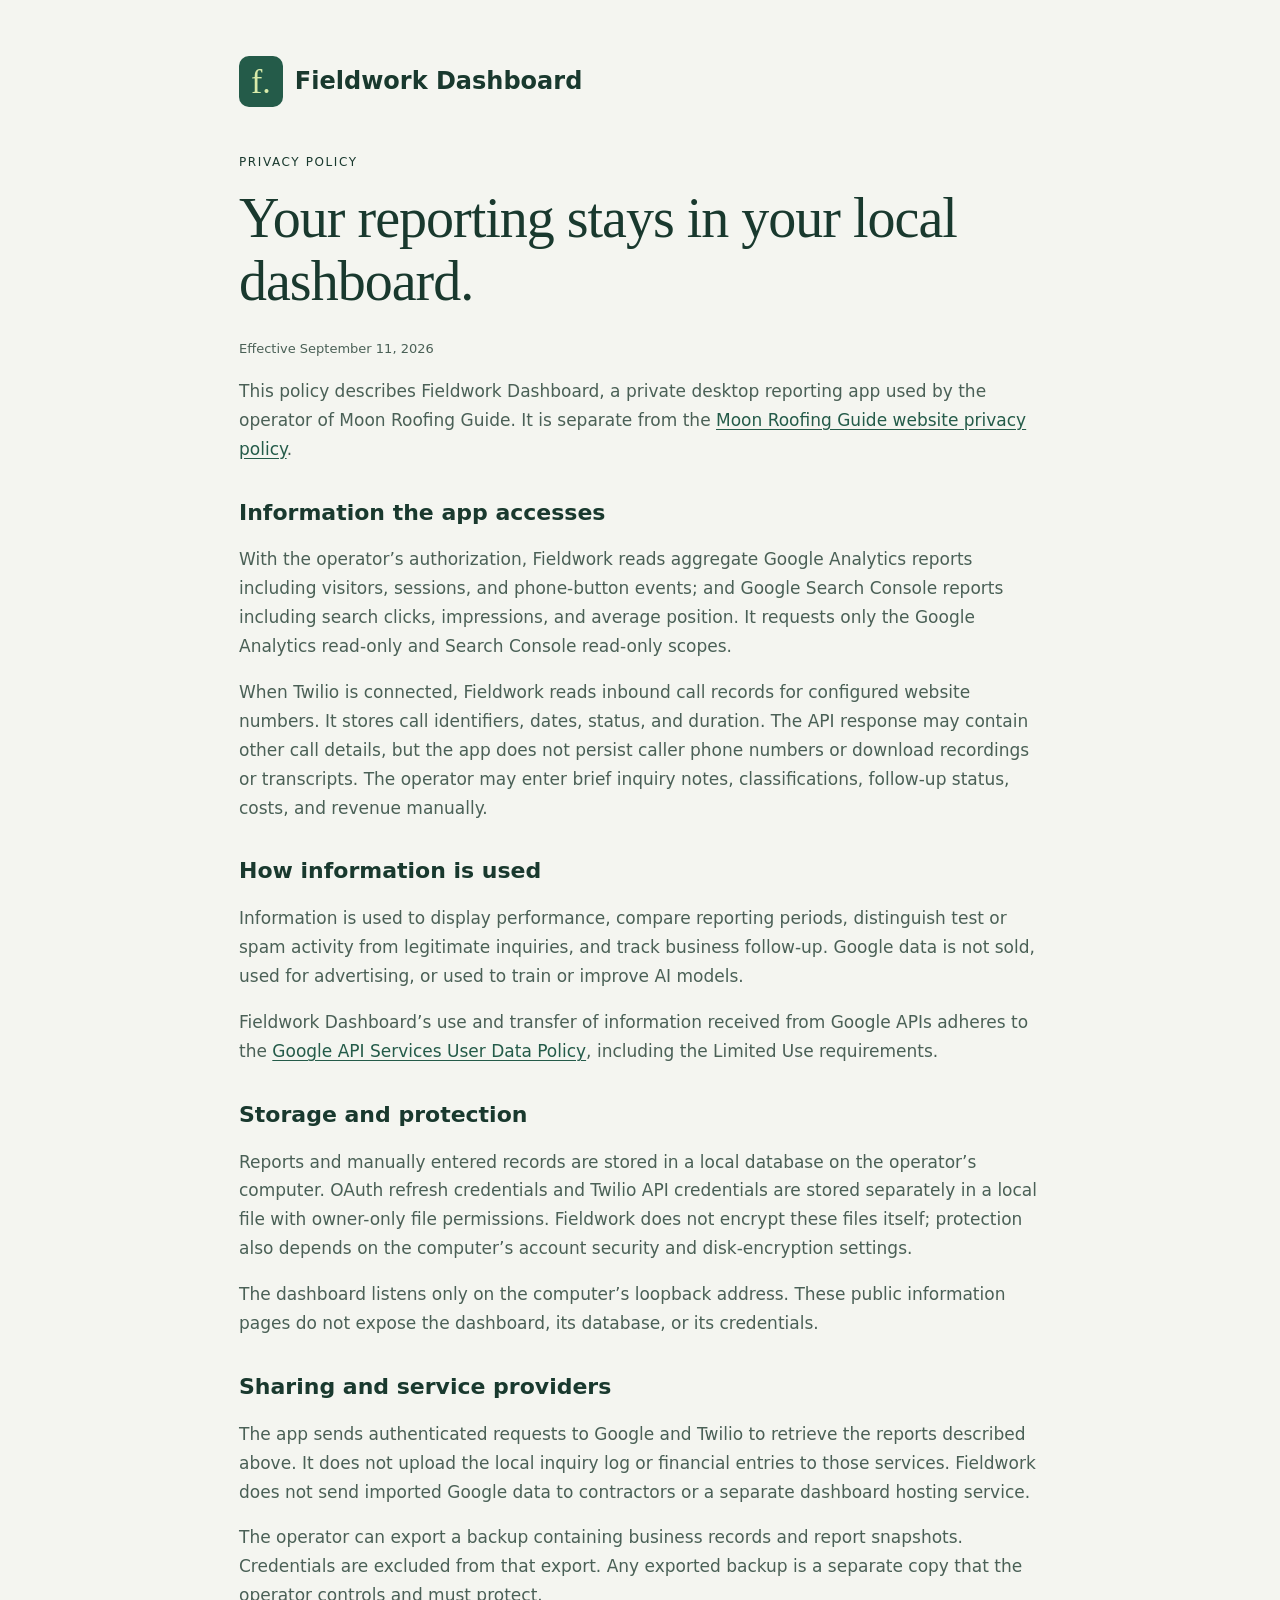
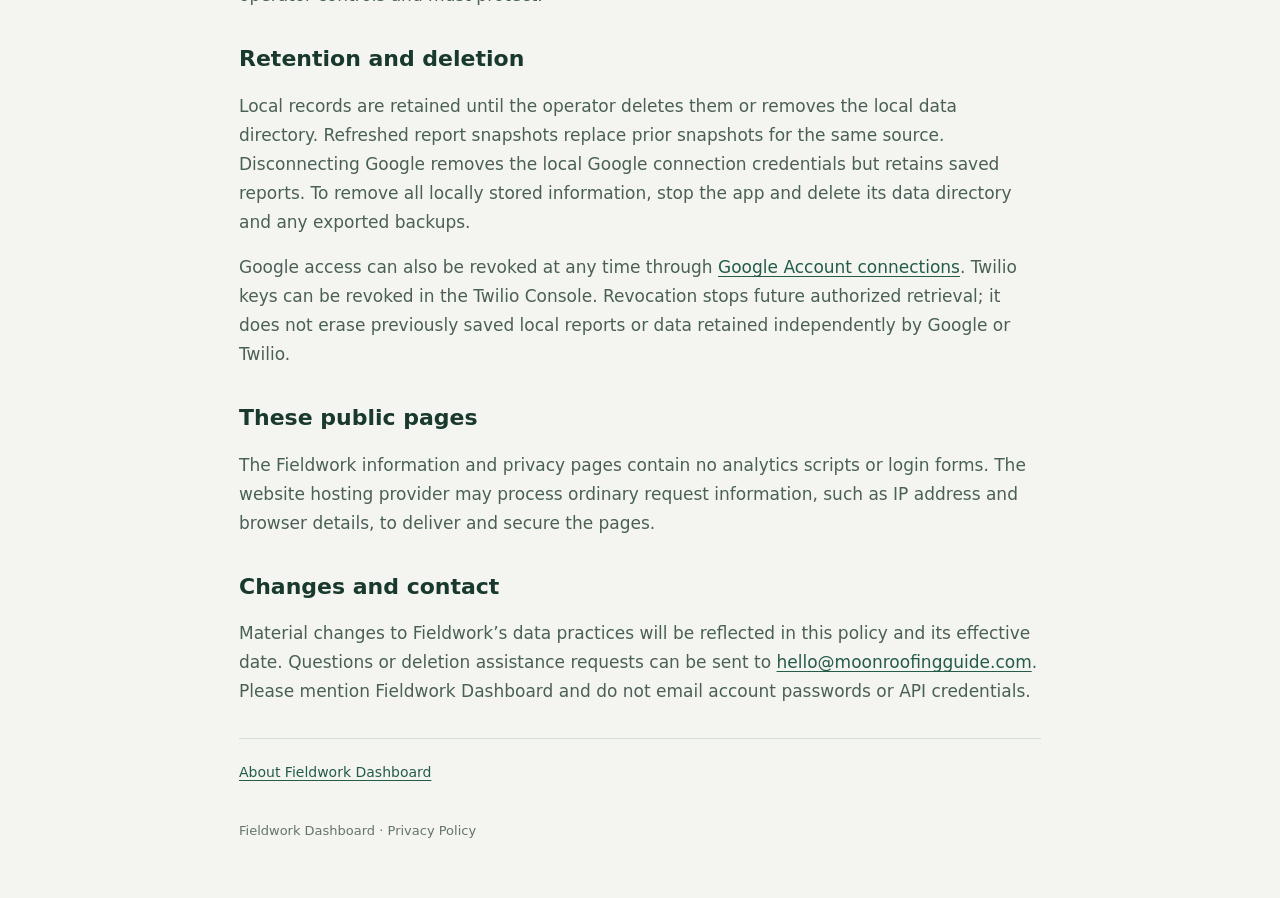
==== privacy.html @ e7ecf57f "Publish Fieldwork app information and privacy policy" ====
<!doctype html><html lang="en"><head><meta charset="utf-8"><meta name="viewport" content="width=device-width,initial-scale=1"><title>Fieldwork Dashboard — Privacy Policy</title><meta name="description" content="How Fieldwork Dashboard accesses, uses, stores, and deletes Google reporting data and local business records."><link rel="canonical" href="https://fieldworkhq.win/privacy.html"><link rel="stylesheet" href="/fieldwork.css"></head><body><main><header><span class="mark" aria-hidden="true">f.</span> Fieldwork Dashboard</header><div class="label">Privacy policy</div><h1>Your reporting stays in your local dashboard.</h1><p class="date">Effective September 11, 2026</p><p>This policy describes Fieldwork Dashboard, a private desktop reporting app used by the operator of Moon Roofing Guide. It is separate from the <a href="https://www.moonroofingguide.com/privacy/">Moon Roofing Guide website privacy policy</a>.</p><h2>Information the app accesses</h2><p>With the operator’s authorization, Fieldwork reads aggregate Google Analytics reports including visitors, sessions, and phone-button events; and Google Search Console reports including search clicks, impressions, and average position. It requests only the Google Analytics read-only and Search Console read-only scopes.</p><p>When Twilio is connected, Fieldwork reads inbound call records for configured website numbers. It stores call identifiers, dates, status, and duration. The API response may contain other call details, but the app does not persist caller phone numbers or download recordings or transcripts. The operator may enter brief inquiry notes, classifications, follow-up status, costs, and revenue manually.</p><h2>How information is used</h2><p>Information is used to display performance, compare reporting periods, distinguish test or spam activity from legitimate inquiries, and track business follow-up. Google data is not sold, used for advertising, or used to train or improve AI models.</p><p>Fieldwork Dashboard’s use and transfer of information received from Google APIs adheres to the <a href="https://developers.google.com/terms/api-services-user-data-policy">Google API Services User Data Policy</a>, including the Limited Use requirements.</p><h2>Storage and protection</h2><p>Reports and manually entered records are stored in a local database on the operator’s computer. OAuth refresh credentials and Twilio API credentials are stored separately in a local file with owner-only file permissions. Fieldwork does not encrypt these files itself; protection also depends on the computer’s account security and disk-encryption settings.</p><p>The dashboard listens only on the computer’s loopback address. These public information pages do not expose the dashboard, its database, or its credentials.</p><h2>Sharing and service providers</h2><p>The app sends authenticated requests to Google and Twilio to retrieve the reports described above. It does not upload the local inquiry log or financial entries to those services. Fieldwork does not send imported Google data to contractors or a separate dashboard hosting service.</p><p>The operator can export a backup containing business records and report snapshots. Credentials are excluded from that export. Any exported backup is a separate copy that the operator controls and must protect.</p><h2>Retention and deletion</h2><p>Local records are retained until the operator deletes them or removes the local data directory. Refreshed report snapshots replace prior snapshots for the same source. Disconnecting Google removes the local Google connection credentials but retains saved reports. To remove all locally stored information, stop the app and delete its data directory and any exported backups.</p><p>Google access can also be revoked at any time through <a href="https://myaccount.google.com/connections">Google Account connections</a>. Twilio keys can be revoked in the Twilio Console. Revocation stops future authorized retrieval; it does not erase previously saved local reports or data retained independently by Google or Twilio.</p><h2>These public pages</h2><p>The Fieldwork information and privacy pages contain no analytics scripts or login forms. The website hosting provider may process ordinary request information, such as IP address and browser details, to deliver and secure the pages.</p><h2>Changes and contact</h2><p>Material changes to Fieldwork’s data practices will be reflected in this policy and its effective date. Questions or deletion assistance requests can be sent to <a href="mailto:hello@moonroofingguide.com">hello@moonroofingguide.com</a>. Please mention Fieldwork Dashboard and do not email account passwords or API credentials.</p><nav aria-label="Information pages"><a href="/index.html">About Fieldwork Dashboard</a></nav><footer>Fieldwork Dashboard · Privacy Policy</footer></main></body></html>
---- fieldwork.css ----
:root{color-scheme:light}*{box-sizing:border-box}body{margin:0;background:#f4f5f0;color:#19392e;font:17px/1.7 system-ui,sans-serif}main{max-width:850px;margin:auto;padding:56px 24px}header{display:flex;align-items:center;gap:12px;margin-bottom:45px;font-weight:700;font-size:24px}.mark{background:#245b49;color:#d9ebaa;border-radius:10px;padding:0 12px;font:34px/1.5 Georgia,serif}h1{font:clamp(36px,7vw,56px)/1.12 Georgia,serif;margin:15px 0 25px;letter-spacing:-1px}h2{font-size:22px;margin-top:35px;line-height:1.3}p,li{color:#4a6056}a{color:#245b49;text-underline-offset:3px}nav{display:flex;gap:20px;flex-wrap:wrap;font-size:14px;margin-top:32px;padding-top:22px;border-top:1px solid #d5dfd2}.label{font-size:12px;letter-spacing:1.6px;text-transform:uppercase}.callout{background:#e6eedc;border:1px solid #d5e0c7;padding:20px;border-radius:10px}.date{font-size:13px}.contact{overflow-wrap:anywhere}footer{margin-top:35px;font-size:13px;color:#64746d}
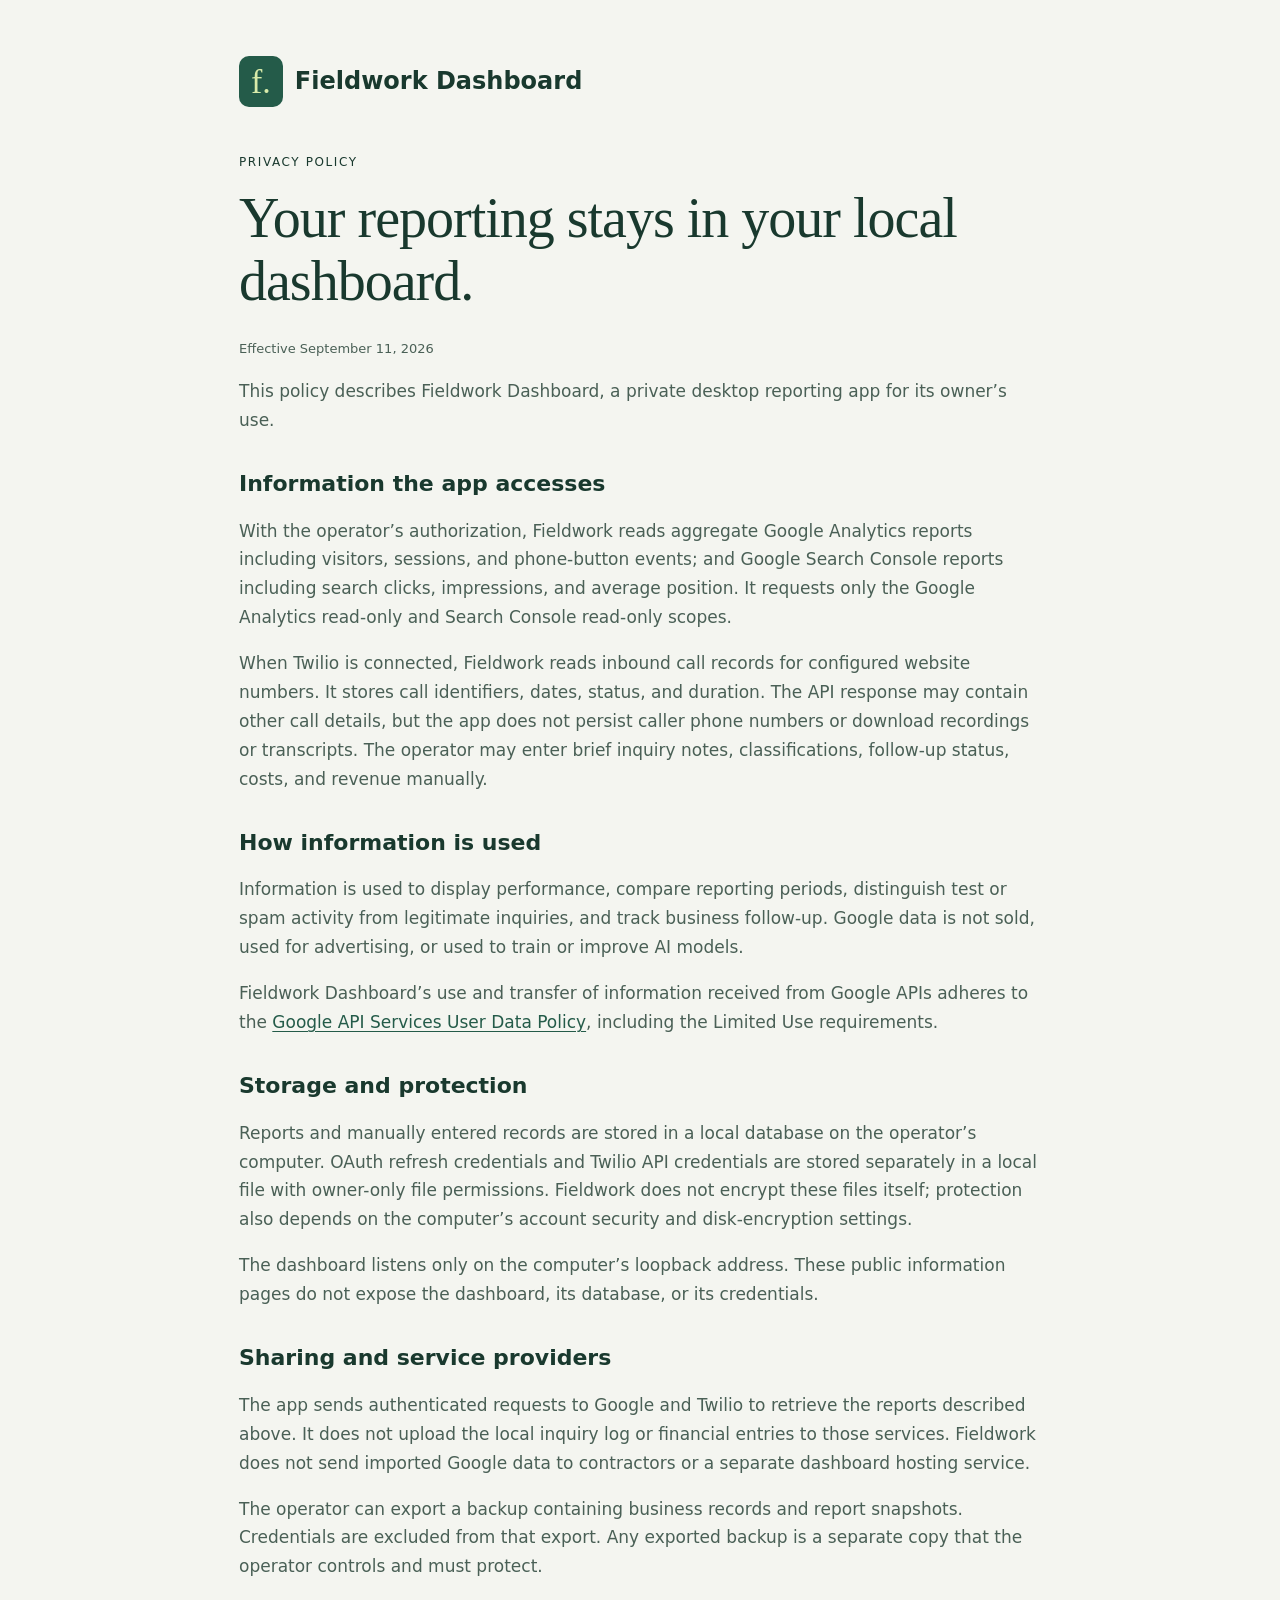
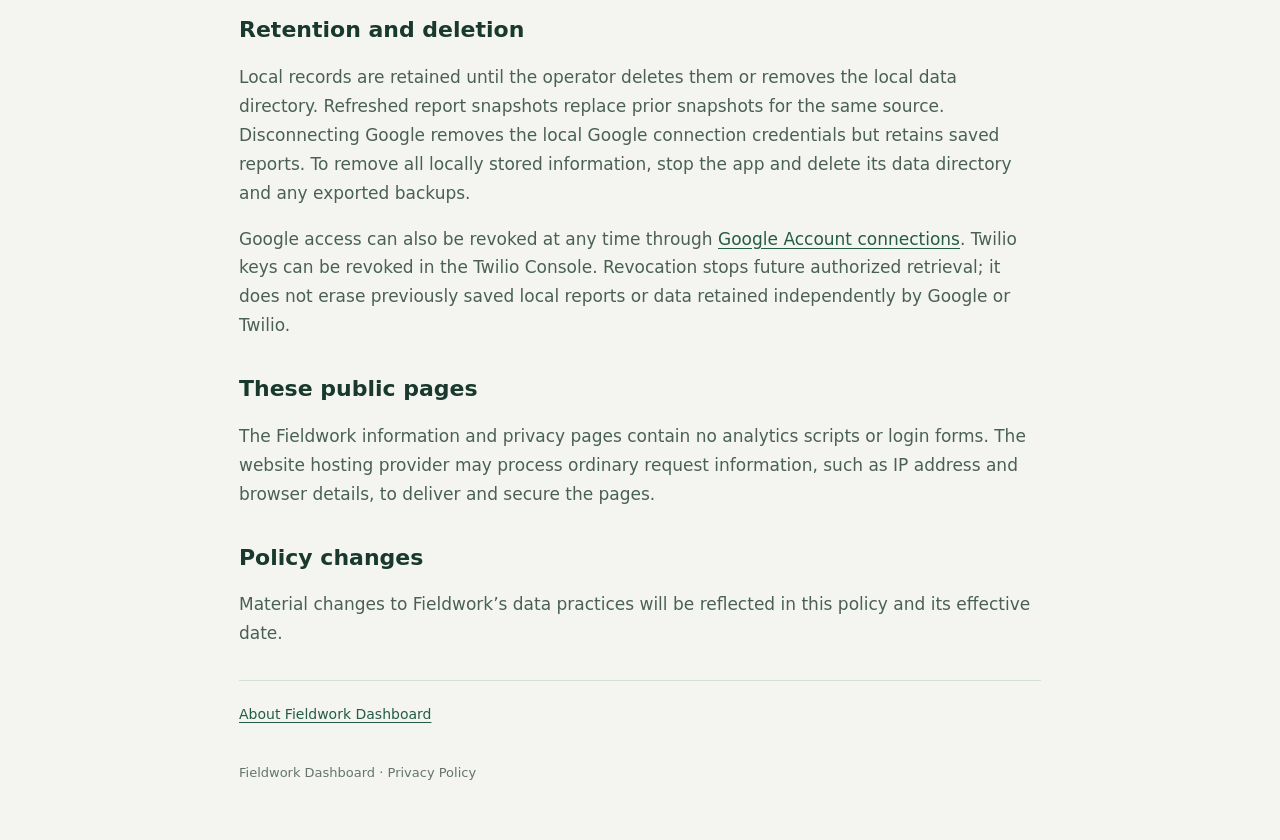
==== commit e47ffaab: "Exclude public pages from search and remove website-specific references" ====
--- a/privacy.html
+++ b/privacy.html
@@ -1 +1 @@
-<!doctype html><html lang="en"><head><meta charset="utf-8"><meta name="viewport" content="width=device-width,initial-scale=1"><title>Fieldwork Dashboard — Privacy Policy</title><meta name="description" content="How Fieldwork Dashboard accesses, uses, stores, and deletes Google reporting data and local business records."><link rel="canonical" href="https://fieldworkhq.win/privacy.html"><link rel="stylesheet" href="/fieldwork.css"></head><body><main><header><span class="mark" aria-hidden="true">f.</span> Fieldwork Dashboard</header><div class="label">Privacy policy</div><h1>Your reporting stays in your local dashboard.</h1><p class="date">Effective September 11, 2026</p><p>This policy describes Fieldwork Dashboard, a private desktop reporting app used by the operator of Moon Roofing Guide. It is separate from the <a href="https://www.moonroofingguide.com/privacy/">Moon Roofing Guide website privacy policy</a>.</p><h2>Information the app accesses</h2><p>With the operator’s authorization, Fieldwork reads aggregate Google Analytics reports including visitors, sessions, and phone-button events; and Google Search Console reports including search clicks, impressions, and average position. It requests only the Google Analytics read-only and Search Console read-only scopes.</p><p>When Twilio is connected, Fieldwork reads inbound call records for configured website numbers. It stores call identifiers, dates, status, and duration. The API response may contain other call details, but the app does not persist caller phone numbers or download recordings or transcripts. The operator may enter brief inquiry notes, classifications, follow-up status, costs, and revenue manually.</p><h2>How information is used</h2><p>Information is used to display performance, compare reporting periods, distinguish test or spam activity from legitimate inquiries, and track business follow-up. Google data is not sold, used for advertising, or used to train or improve AI models.</p><p>Fieldwork Dashboard’s use and transfer of information received from Google APIs adheres to the <a href="https://developers.google.com/terms/api-services-user-data-policy">Google API Services User Data Policy</a>, including the Limited Use requirements.</p><h2>Storage and protection</h2><p>Reports and manually entered records are stored in a local database on the operator’s computer. OAuth refresh credentials and Twilio API credentials are stored separately in a local file with owner-only file permissions. Fieldwork does not encrypt these files itself; protection also depends on the computer’s account security and disk-encryption settings.</p><p>The dashboard listens only on the computer’s loopback address. These public information pages do not expose the dashboard, its database, or its credentials.</p><h2>Sharing and service providers</h2><p>The app sends authenticated requests to Google and Twilio to retrieve the reports described above. It does not upload the local inquiry log or financial entries to those services. Fieldwork does not send imported Google data to contractors or a separate dashboard hosting service.</p><p>The operator can export a backup containing business records and report snapshots. Credentials are excluded from that export. Any exported backup is a separate copy that the operator controls and must protect.</p><h2>Retention and deletion</h2><p>Local records are retained until the operator deletes them or removes the local data directory. Refreshed report snapshots replace prior snapshots for the same source. Disconnecting Google removes the local Google connection credentials but retains saved reports. To remove all locally stored information, stop the app and delete its data directory and any exported backups.</p><p>Google access can also be revoked at any time through <a href="https://myaccount.google.com/connections">Google Account connections</a>. Twilio keys can be revoked in the Twilio Console. Revocation stops future authorized retrieval; it does not erase previously saved local reports or data retained independently by Google or Twilio.</p><h2>These public pages</h2><p>The Fieldwork information and privacy pages contain no analytics scripts or login forms. The website hosting provider may process ordinary request information, such as IP address and browser details, to deliver and secure the pages.</p><h2>Changes and contact</h2><p>Material changes to Fieldwork’s data practices will be reflected in this policy and its effective date. Questions or deletion assistance requests can be sent to <a href="mailto:hello@moonroofingguide.com">hello@moonroofingguide.com</a>. Please mention Fieldwork Dashboard and do not email account passwords or API credentials.</p><nav aria-label="Information pages"><a href="/index.html">About Fieldwork Dashboard</a></nav><footer>Fieldwork Dashboard · Privacy Policy</footer></main></body></html>
+<!doctype html><html lang="en"><head><meta charset="utf-8"><meta name="robots" content="noindex, nofollow"><meta name="viewport" content="width=device-width,initial-scale=1"><title>Fieldwork Dashboard — Privacy Policy</title><meta name="description" content="How Fieldwork Dashboard accesses, uses, stores, and deletes Google reporting data and local business records."><link rel="canonical" href="https://fieldworkhq.win/privacy.html"><link rel="stylesheet" href="/fieldwork.css"></head><body><main><header><span class="mark" aria-hidden="true">f.</span> Fieldwork Dashboard</header><div class="label">Privacy policy</div><h1>Your reporting stays in your local dashboard.</h1><p class="date">Effective September 11, 2026</p><p>This policy describes Fieldwork Dashboard, a private desktop reporting app for its owner’s use.</p><h2>Information the app accesses</h2><p>With the operator’s authorization, Fieldwork reads aggregate Google Analytics reports including visitors, sessions, and phone-button events; and Google Search Console reports including search clicks, impressions, and average position. It requests only the Google Analytics read-only and Search Console read-only scopes.</p><p>When Twilio is connected, Fieldwork reads inbound call records for configured website numbers. It stores call identifiers, dates, status, and duration. The API response may contain other call details, but the app does not persist caller phone numbers or download recordings or transcripts. The operator may enter brief inquiry notes, classifications, follow-up status, costs, and revenue manually.</p><h2>How information is used</h2><p>Information is used to display performance, compare reporting periods, distinguish test or spam activity from legitimate inquiries, and track business follow-up. Google data is not sold, used for advertising, or used to train or improve AI models.</p><p>Fieldwork Dashboard’s use and transfer of information received from Google APIs adheres to the <a href="https://developers.google.com/terms/api-services-user-data-policy">Google API Services User Data Policy</a>, including the Limited Use requirements.</p><h2>Storage and protection</h2><p>Reports and manually entered records are stored in a local database on the operator’s computer. OAuth refresh credentials and Twilio API credentials are stored separately in a local file with owner-only file permissions. Fieldwork does not encrypt these files itself; protection also depends on the computer’s account security and disk-encryption settings.</p><p>The dashboard listens only on the computer’s loopback address. These public information pages do not expose the dashboard, its database, or its credentials.</p><h2>Sharing and service providers</h2><p>The app sends authenticated requests to Google and Twilio to retrieve the reports described above. It does not upload the local inquiry log or financial entries to those services. Fieldwork does not send imported Google data to contractors or a separate dashboard hosting service.</p><p>The operator can export a backup containing business records and report snapshots. Credentials are excluded from that export. Any exported backup is a separate copy that the operator controls and must protect.</p><h2>Retention and deletion</h2><p>Local records are retained until the operator deletes them or removes the local data directory. Refreshed report snapshots replace prior snapshots for the same source. Disconnecting Google removes the local Google connection credentials but retains saved reports. To remove all locally stored information, stop the app and delete its data directory and any exported backups.</p><p>Google access can also be revoked at any time through <a href="https://myaccount.google.com/connections">Google Account connections</a>. Twilio keys can be revoked in the Twilio Console. Revocation stops future authorized retrieval; it does not erase previously saved local reports or data retained independently by Google or Twilio.</p><h2>These public pages</h2><p>The Fieldwork information and privacy pages contain no analytics scripts or login forms. The website hosting provider may process ordinary request information, such as IP address and browser details, to deliver and secure the pages.</p><h2>Policy changes</h2><p>Material changes to Fieldwork’s data practices will be reflected in this policy and its effective date.</p><nav aria-label="Information pages"><a href="/index.html">About Fieldwork Dashboard</a></nav><footer>Fieldwork Dashboard · Privacy Policy</footer></main></body></html>
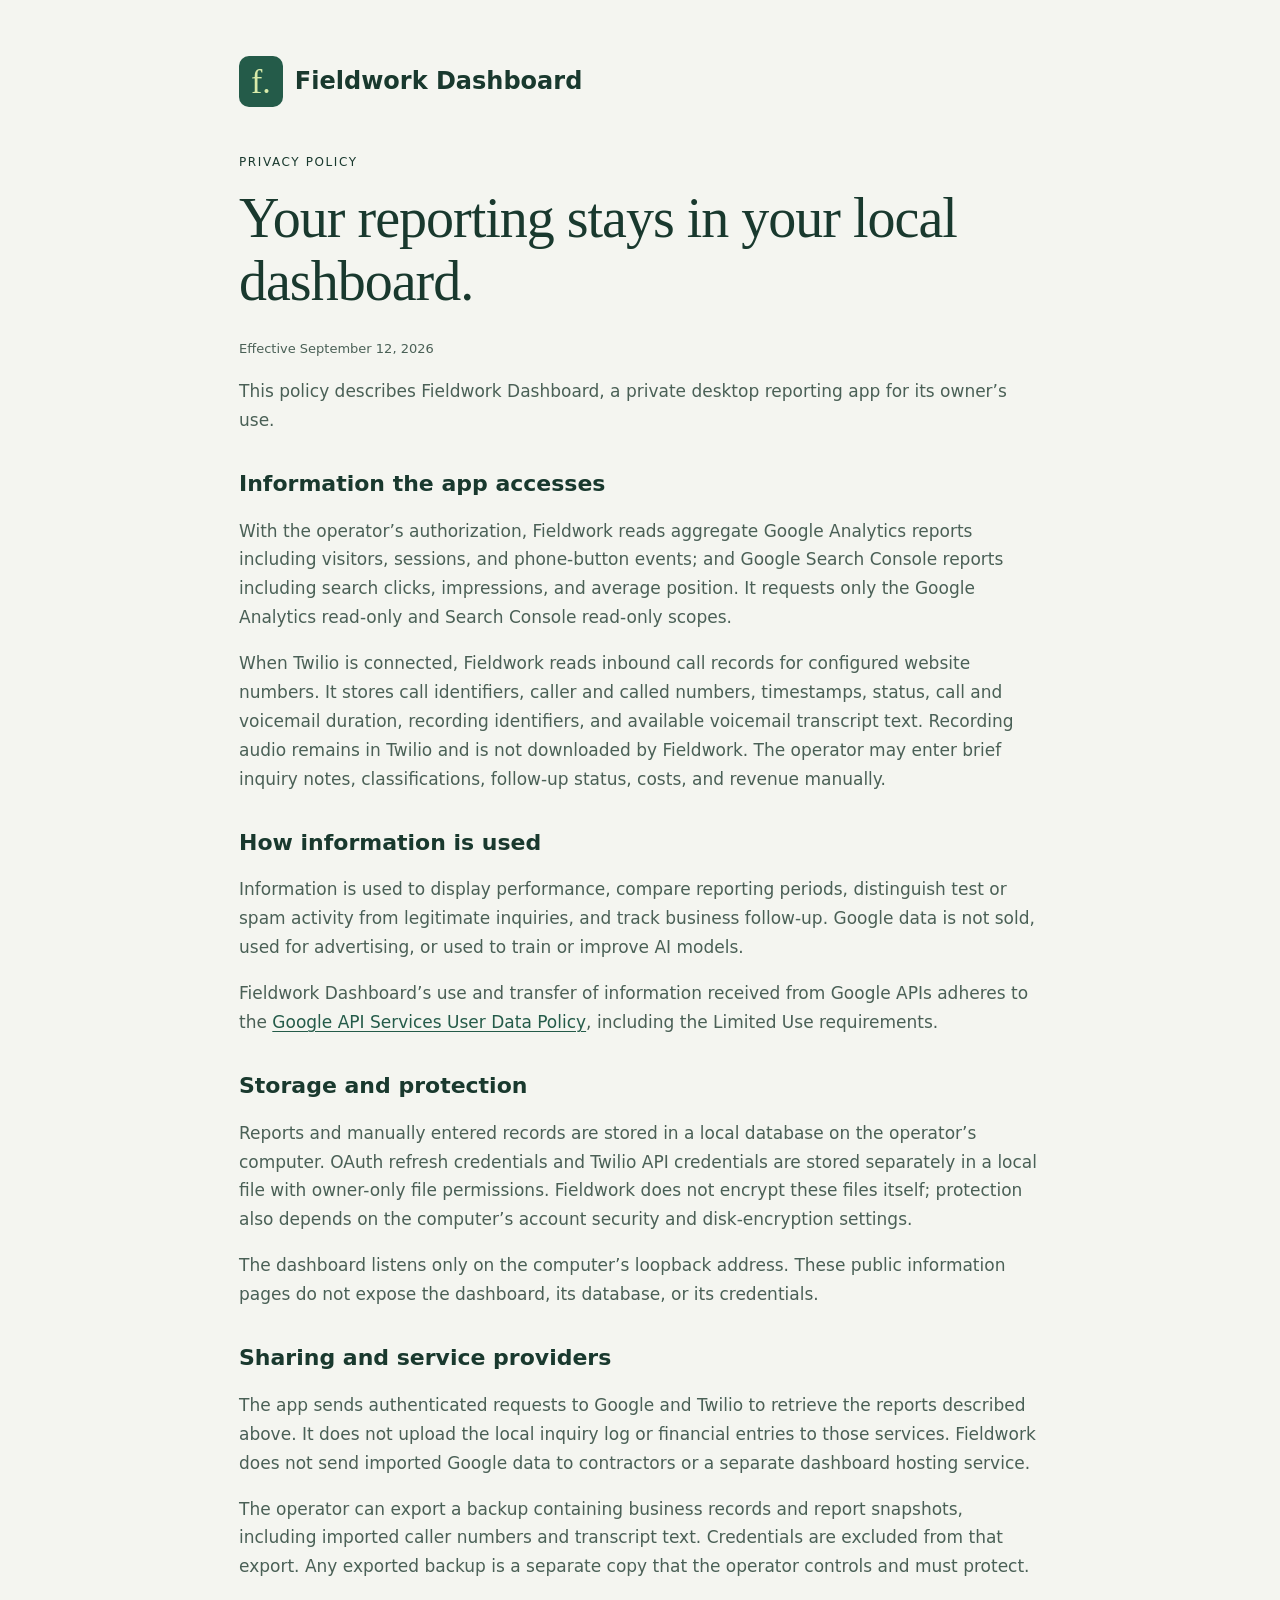
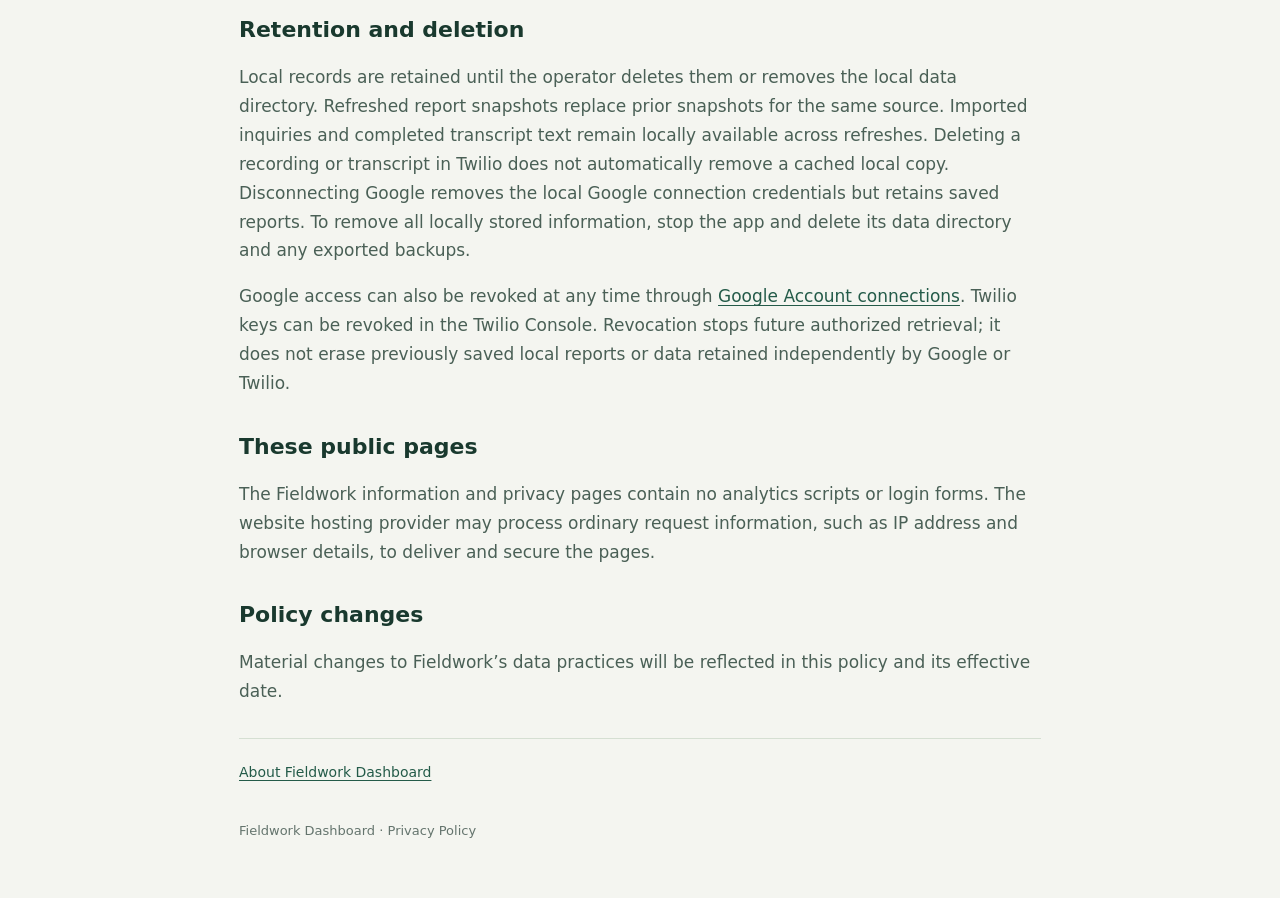
==== commit dd99a705: "Describe local inquiry details and transcript storage" ====
--- a/privacy.html
+++ b/privacy.html
@@ -1 +1 @@
-<!doctype html><html lang="en"><head><meta charset="utf-8"><meta name="robots" content="noindex, nofollow"><meta name="viewport" content="width=device-width,initial-scale=1"><title>Fieldwork Dashboard — Privacy Policy</title><meta name="description" content="How Fieldwork Dashboard accesses, uses, stores, and deletes Google reporting data and local business records."><link rel="canonical" href="https://fieldworkhq.win/privacy.html"><link rel="stylesheet" href="/fieldwork.css"></head><body><main><header><span class="mark" aria-hidden="true">f.</span> Fieldwork Dashboard</header><div class="label">Privacy policy</div><h1>Your reporting stays in your local dashboard.</h1><p class="date">Effective September 11, 2026</p><p>This policy describes Fieldwork Dashboard, a private desktop reporting app for its owner’s use.</p><h2>Information the app accesses</h2><p>With the operator’s authorization, Fieldwork reads aggregate Google Analytics reports including visitors, sessions, and phone-button events; and Google Search Console reports including search clicks, impressions, and average position. It requests only the Google Analytics read-only and Search Console read-only scopes.</p><p>When Twilio is connected, Fieldwork reads inbound call records for configured website numbers. It stores call identifiers, dates, status, and duration. The API response may contain other call details, but the app does not persist caller phone numbers or download recordings or transcripts. The operator may enter brief inquiry notes, classifications, follow-up status, costs, and revenue manually.</p><h2>How information is used</h2><p>Information is used to display performance, compare reporting periods, distinguish test or spam activity from legitimate inquiries, and track business follow-up. Google data is not sold, used for advertising, or used to train or improve AI models.</p><p>Fieldwork Dashboard’s use and transfer of information received from Google APIs adheres to the <a href="https://developers.google.com/terms/api-services-user-data-policy">Google API Services User Data Policy</a>, including the Limited Use requirements.</p><h2>Storage and protection</h2><p>Reports and manually entered records are stored in a local database on the operator’s computer. OAuth refresh credentials and Twilio API credentials are stored separately in a local file with owner-only file permissions. Fieldwork does not encrypt these files itself; protection also depends on the computer’s account security and disk-encryption settings.</p><p>The dashboard listens only on the computer’s loopback address. These public information pages do not expose the dashboard, its database, or its credentials.</p><h2>Sharing and service providers</h2><p>The app sends authenticated requests to Google and Twilio to retrieve the reports described above. It does not upload the local inquiry log or financial entries to those services. Fieldwork does not send imported Google data to contractors or a separate dashboard hosting service.</p><p>The operator can export a backup containing business records and report snapshots. Credentials are excluded from that export. Any exported backup is a separate copy that the operator controls and must protect.</p><h2>Retention and deletion</h2><p>Local records are retained until the operator deletes them or removes the local data directory. Refreshed report snapshots replace prior snapshots for the same source. Disconnecting Google removes the local Google connection credentials but retains saved reports. To remove all locally stored information, stop the app and delete its data directory and any exported backups.</p><p>Google access can also be revoked at any time through <a href="https://myaccount.google.com/connections">Google Account connections</a>. Twilio keys can be revoked in the Twilio Console. Revocation stops future authorized retrieval; it does not erase previously saved local reports or data retained independently by Google or Twilio.</p><h2>These public pages</h2><p>The Fieldwork information and privacy pages contain no analytics scripts or login forms. The website hosting provider may process ordinary request information, such as IP address and browser details, to deliver and secure the pages.</p><h2>Policy changes</h2><p>Material changes to Fieldwork’s data practices will be reflected in this policy and its effective date.</p><nav aria-label="Information pages"><a href="/index.html">About Fieldwork Dashboard</a></nav><footer>Fieldwork Dashboard · Privacy Policy</footer></main></body></html>
+<!doctype html><html lang="en"><head><meta charset="utf-8"><meta name="robots" content="noindex, nofollow"><meta name="viewport" content="width=device-width,initial-scale=1"><title>Fieldwork Dashboard — Privacy Policy</title><meta name="description" content="How Fieldwork Dashboard accesses, uses, stores, and deletes Google reporting data and local business records."><link rel="canonical" href="https://fieldworkhq.win/privacy.html"><link rel="stylesheet" href="/fieldwork.css"></head><body><main><header><span class="mark" aria-hidden="true">f.</span> Fieldwork Dashboard</header><div class="label">Privacy policy</div><h1>Your reporting stays in your local dashboard.</h1><p class="date">Effective September 12, 2026</p><p>This policy describes Fieldwork Dashboard, a private desktop reporting app for its owner’s use.</p><h2>Information the app accesses</h2><p>With the operator’s authorization, Fieldwork reads aggregate Google Analytics reports including visitors, sessions, and phone-button events; and Google Search Console reports including search clicks, impressions, and average position. It requests only the Google Analytics read-only and Search Console read-only scopes.</p><p>When Twilio is connected, Fieldwork reads inbound call records for configured website numbers. It stores call identifiers, caller and called numbers, timestamps, status, call and voicemail duration, recording identifiers, and available voicemail transcript text. Recording audio remains in Twilio and is not downloaded by Fieldwork. The operator may enter brief inquiry notes, classifications, follow-up status, costs, and revenue manually.</p><h2>How information is used</h2><p>Information is used to display performance, compare reporting periods, distinguish test or spam activity from legitimate inquiries, and track business follow-up. Google data is not sold, used for advertising, or used to train or improve AI models.</p><p>Fieldwork Dashboard’s use and transfer of information received from Google APIs adheres to the <a href="https://developers.google.com/terms/api-services-user-data-policy">Google API Services User Data Policy</a>, including the Limited Use requirements.</p><h2>Storage and protection</h2><p>Reports and manually entered records are stored in a local database on the operator’s computer. OAuth refresh credentials and Twilio API credentials are stored separately in a local file with owner-only file permissions. Fieldwork does not encrypt these files itself; protection also depends on the computer’s account security and disk-encryption settings.</p><p>The dashboard listens only on the computer’s loopback address. These public information pages do not expose the dashboard, its database, or its credentials.</p><h2>Sharing and service providers</h2><p>The app sends authenticated requests to Google and Twilio to retrieve the reports described above. It does not upload the local inquiry log or financial entries to those services. Fieldwork does not send imported Google data to contractors or a separate dashboard hosting service.</p><p>The operator can export a backup containing business records and report snapshots, including imported caller numbers and transcript text. Credentials are excluded from that export. Any exported backup is a separate copy that the operator controls and must protect.</p><h2>Retention and deletion</h2><p>Local records are retained until the operator deletes them or removes the local data directory. Refreshed report snapshots replace prior snapshots for the same source. Imported inquiries and completed transcript text remain locally available across refreshes. Deleting a recording or transcript in Twilio does not automatically remove a cached local copy. Disconnecting Google removes the local Google connection credentials but retains saved reports. To remove all locally stored information, stop the app and delete its data directory and any exported backups.</p><p>Google access can also be revoked at any time through <a href="https://myaccount.google.com/connections">Google Account connections</a>. Twilio keys can be revoked in the Twilio Console. Revocation stops future authorized retrieval; it does not erase previously saved local reports or data retained independently by Google or Twilio.</p><h2>These public pages</h2><p>The Fieldwork information and privacy pages contain no analytics scripts or login forms. The website hosting provider may process ordinary request information, such as IP address and browser details, to deliver and secure the pages.</p><h2>Policy changes</h2><p>Material changes to Fieldwork’s data practices will be reflected in this policy and its effective date.</p><nav aria-label="Information pages"><a href="/index.html">About Fieldwork Dashboard</a></nav><footer>Fieldwork Dashboard · Privacy Policy</footer></main></body></html>
